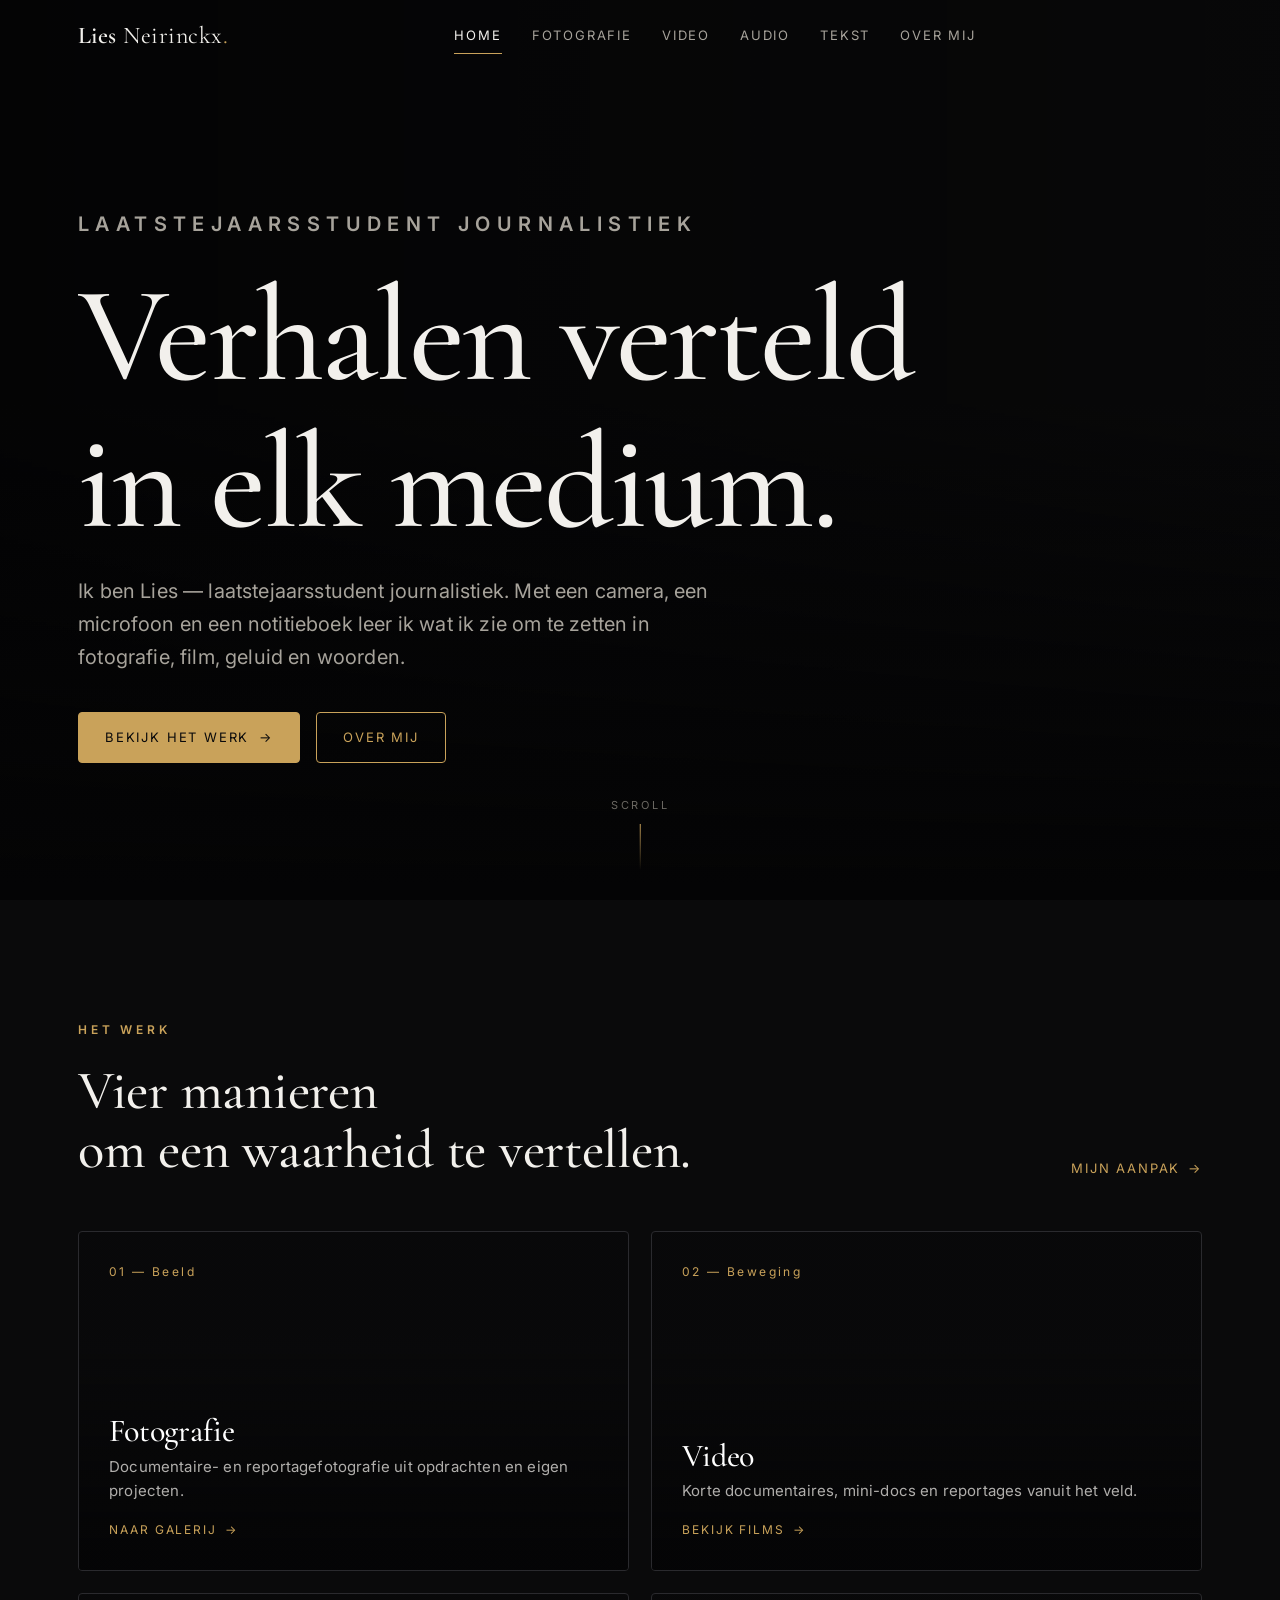
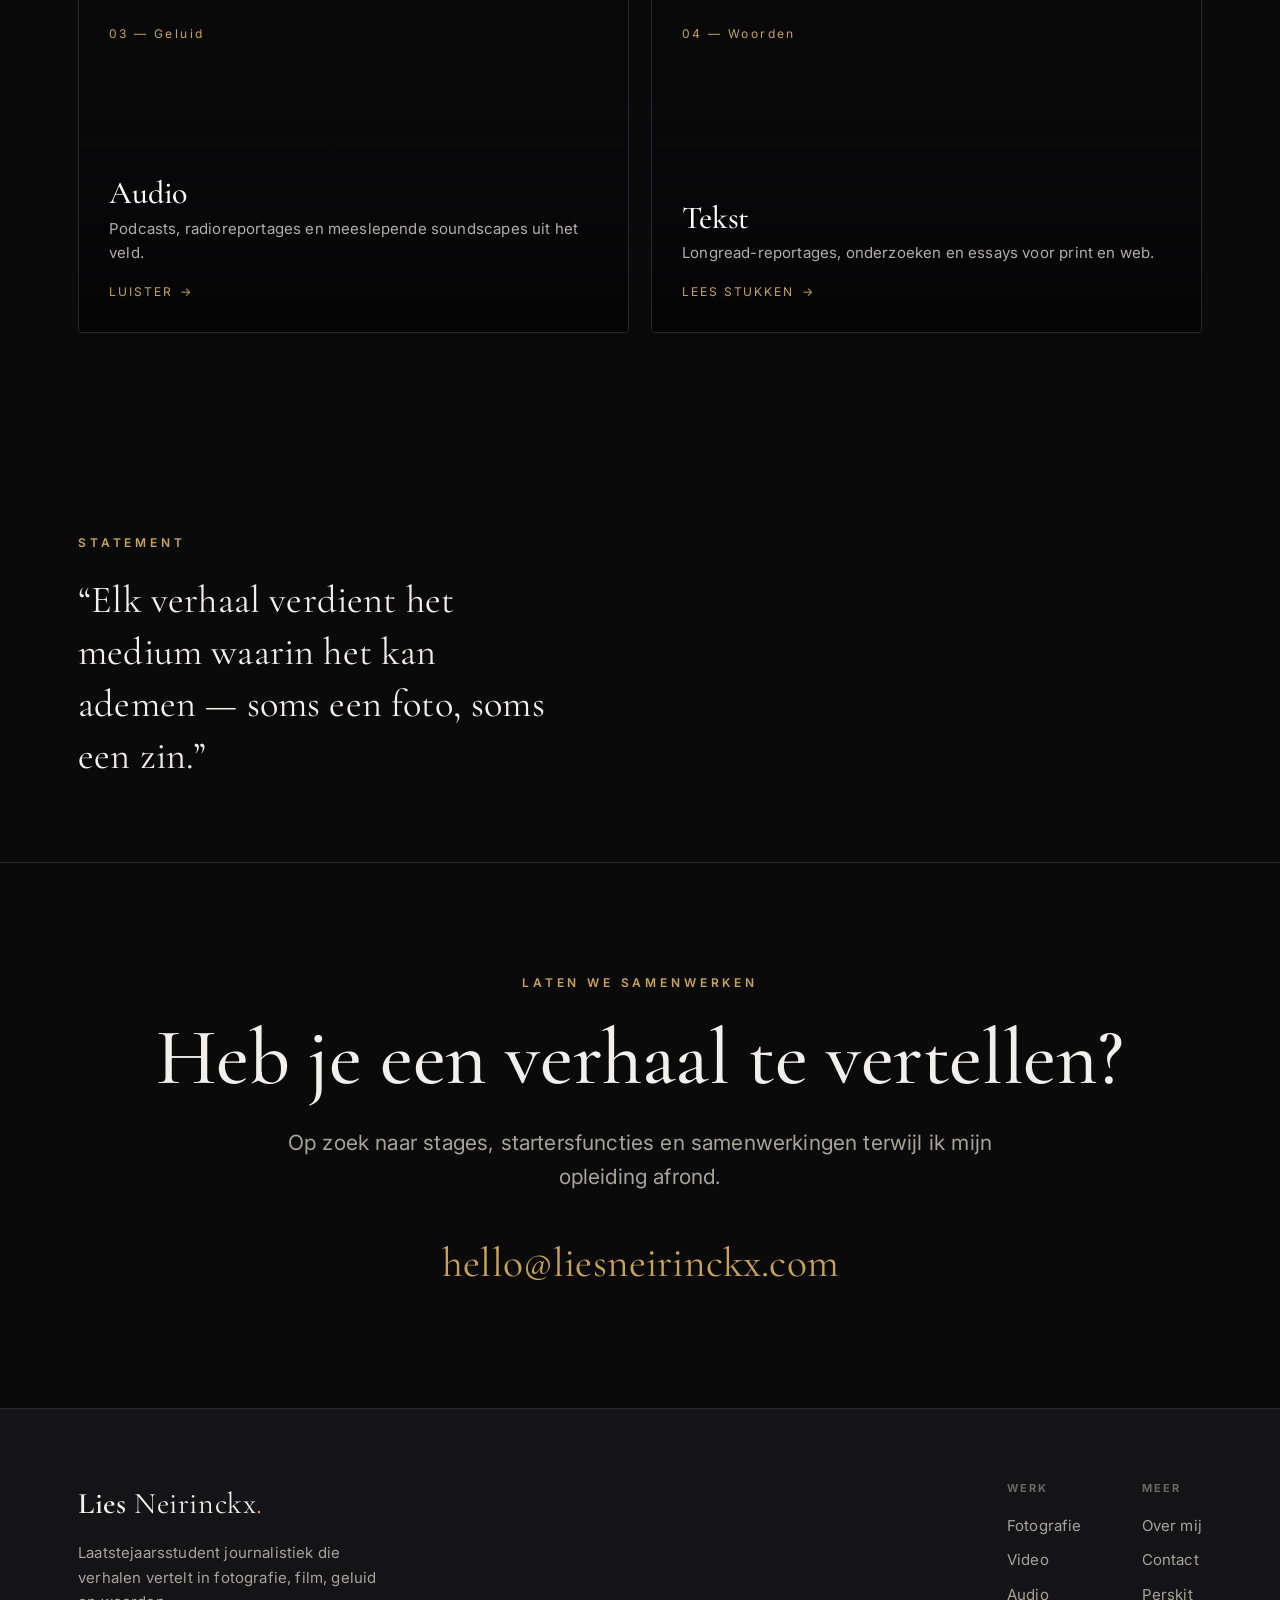
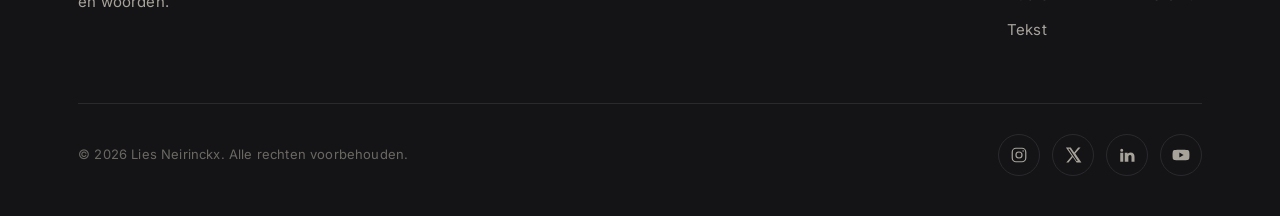
==== index.html @ c4c46279 "initial commit" ====
<!DOCTYPE html>
<html lang="nl">
<head>
  <meta charset="UTF-8" />
  <meta name="viewport" content="width=device-width, initial-scale=1.0" />
  <title>Lies Neirinckx — Student-journalist · Fotograaf · Verhalenverteller</title>
  <meta name="description" content="Het portfolio van Lies Neirinckx — laatstejaarsstudent journalistiek met werk in fotografie, video, audio en longread-teksten." />
  <link rel="preconnect" href="https://fonts.googleapis.com" />
  <link rel="preconnect" href="https://fonts.gstatic.com" crossorigin />
  <link href="https://fonts.googleapis.com/css2?family=Cormorant+Garamond:wght@400;500;600&family=Inter:wght@400;500;600&display=swap" rel="stylesheet" />
  <link rel="stylesheet" href="css/style.css" />
</head>
<body>
  <!-- ============ HEADER ============ -->
  <header class="site-header">
    <div class="wrap">
      <a class="brand" href="index.html"><b>Lies</b> Neirinckx<span class="dot">.</span></a>
      <nav class="nav" aria-label="Hoofdnavigatie">
        <a href="index.html" class="active">Home</a>
        <a href="photography.html">Fotografie</a>
        <a href="video.html">Video</a>
        <a href="audio.html">Audio</a>
        <a href="text.html">Tekst</a>
        <a href="about.html">Over mij</a>
      </nav>
      <div class="header-actions">
        <button class="nav-toggle" aria-label="Menu"><span></span></button>
      </div>
    </div>
  </header>

  <!-- ============ HERO ============ -->
  <section class="hero">
    <div class="hero__bg"></div>
    <div class="wrap hero__inner">
      <p class="eyebrow reveal">Laatstejaarsstudent journalistiek</p>
      <h1 class="reveal">
        <span class="line">Verhalen verteld</span>
        <span class="line">in elk medium.</span>
      </h1>
      <p class="reveal">Ik ben Lies — laatstejaarsstudent journalistiek. Met een camera, een microfoon en een notitieboek leer ik wat ik zie om te zetten in fotografie, film, geluid en woorden.</p>
      <div class="hero__cta reveal">
        <a href="photography.html" class="btn btn--solid">Bekijk het werk <span class="arrow">→</span></a>
        <a href="about.html" class="btn">Over mij</a>
      </div>
    </div>
    <a class="scroll-hint" href="#disciplines">Scroll</a>
  </section>

  <!-- ============ DISCIPLINES ============ -->
  <section class="section" id="disciplines">
    <div class="wrap">
      <div class="section-head reveal">
        <div>
          <p class="eyebrow">Het werk</p>
          <h2>Vier manieren<br>om een waarheid te vertellen.</h2>
        </div>
        <a href="about.html" class="link">Mijn aanpak <span class="arrow">→</span></a>
      </div>

      <div class="disciplines">
        <a class="dcard reveal" href="photography.html">
          <div class="dcard__img" style="background-image:url('https://picsum.photos/id/1018/900/700')"></div>
          <div class="dcard__body">
            <span class="dcard__num">01 — Beeld</span>
            <h3>Fotografie</h3>
            <p>Documentaire- en reportagefotografie uit opdrachten en eigen projecten.</p>
            <span class="go">Naar galerij <span class="arrow">→</span></span>
          </div>
        </a>

        <a class="dcard reveal" href="video.html">
          <div class="dcard__img" style="background-image:url('https://picsum.photos/id/1043/900/700')"></div>
          <div class="dcard__body">
            <span class="dcard__num">02 — Beweging</span>
            <h3>Video</h3>
            <p>Korte documentaires, mini-docs en reportages vanuit het veld.</p>
            <span class="go">Bekijk films <span class="arrow">→</span></span>
          </div>
        </a>

        <a class="dcard reveal" href="audio.html">
          <div class="dcard__img" style="background-image:url('https://picsum.photos/id/1082/900/700')"></div>
          <div class="dcard__body">
            <span class="dcard__num">03 — Geluid</span>
            <h3>Audio</h3>
            <p>Podcasts, radioreportages en meeslepende soundscapes uit het veld.</p>
            <span class="go">Luister <span class="arrow">→</span></span>
          </div>
        </a>

        <a class="dcard reveal" href="text.html">
          <div class="dcard__img" style="background-image:url('https://picsum.photos/id/24/900/700')"></div>
          <div class="dcard__body">
            <span class="dcard__num">04 — Woorden</span>
            <h3>Tekst</h3>
            <p>Longread-reportages, onderzoeken en essays voor print en web.</p>
            <span class="go">Lees stukken <span class="arrow">→</span></span>
          </div>
        </a>
      </div>
    </div>
  </section>

  <!-- ============ STATEMENT ============ -->
  <section class="section section--tight">
    <div class="wrap">
      <p class="eyebrow reveal">Statement</p>
      <p class="lead reveal" style="font-size:clamp(1.5rem,3.4vw,2.4rem); font-family:'Cormorant Garamond',serif; line-height:1.35; max-width:26ch; color:var(--text);">
        “Elk verhaal verdient het medium waarin het kan ademen — soms een foto, soms een zin.”
      </p>
    </div>
  </section>

  <!-- ============ CONTACT BAND ============ -->
  <section class="contact-band">
    <div class="wrap">
      <p class="eyebrow reveal">Laten we samenwerken</p>
      <h2 class="reveal">Heb je een verhaal te vertellen?</h2>
      <p class="lead reveal">Op zoek naar stages, startersfuncties en samenwerkingen terwijl ik mijn opleiding afrond.</p>
      <a class="mail-link reveal" href="mailto:hello@liesneirinckx.com">hello@liesneirinckx.com</a>
    </div>
  </section>

  <!-- ============ FOOTER ============ -->
  <footer class="site-footer">
    <div class="wrap">
      <div class="footer-grid">
        <div class="footer-brand">
          <div class="brand"><b>Lies</b> Neirinckx<span class="dot">.</span></div>
          <p>Laatstejaarsstudent journalistiek die verhalen vertelt in fotografie, film, geluid en woorden.</p>
        </div>
        <div class="footer-nav">
          <div class="footer-col">
            <h5>Werk</h5>
            <a href="photography.html">Fotografie</a>
            <a href="video.html">Video</a>
            <a href="audio.html">Audio</a>
            <a href="text.html">Tekst</a>
          </div>
          <div class="footer-col">
            <h5>Meer</h5>
            <a href="about.html">Over mij</a>
            <a href="mailto:hello@liesneirinckx.com">Contact</a>
            <a href="#">Perskit</a>
          </div>
        </div>
      </div>
      <div class="footer-bottom">
        <span>© <span data-year>2026</span> Lies Neirinckx. Alle rechten voorbehouden.</span>
        <div class="socials">
          <a href="#" aria-label="Instagram"><svg viewBox="0 0 24 24" fill="none" stroke="currentColor" stroke-width="1.6"><rect x="3" y="3" width="18" height="18" rx="5"/><circle cx="12" cy="12" r="4"/><circle cx="17.5" cy="6.5" r="1" fill="currentColor" stroke="none"/></svg></a>
          <a href="#" aria-label="X"><svg viewBox="0 0 24 24" fill="currentColor"><path d="M18.9 2H22l-7 8 8.2 12h-6.4l-5-7.3L6 22H3l7.5-8.6L2.5 2h6.5l4.6 6.7L18.9 2zm-2.2 18h1.7L7.4 3.8H5.6L16.7 20z"/></svg></a>
          <a href="#" aria-label="LinkedIn"><svg viewBox="0 0 24 24" fill="currentColor"><path d="M4.98 3.5a2 2 0 1 1 0 4 2 2 0 0 1 0-4zM3 9h4v12H3zM9 9h3.8v1.7h.05c.53-1 1.83-2.05 3.77-2.05C20.5 8.65 22 11 22 14.4V21h-4v-5.8c0-1.38-.02-3.16-1.93-3.16-1.94 0-2.24 1.5-2.24 3.06V21H9z"/></svg></a>
          <a href="#" aria-label="YouTube"><svg viewBox="0 0 24 24" fill="currentColor"><path d="M23 7.5a3 3 0 0 0-2.1-2.1C19 5 12 5 12 5s-7 0-8.9.4A3 3 0 0 0 1 7.5 31 31 0 0 0 .7 12 31 31 0 0 0 1 16.5a3 3 0 0 0 2.1 2.1C5 19 12 19 12 19s7 0 8.9-.4a3 3 0 0 0 2.1-2.1 31 31 0 0 0 .3-4.5 31 31 0 0 0-.3-4.5zM9.8 15.3V8.7l5.7 3.3z"/></svg></a>
        </div>
      </div>
    </div>
  </footer>

  <script src="js/main.js"></script>
</body>
</html>
---- css/style.css ----
/* ============================================================
   Portfolio — Dark / Cinematic
   Shared stylesheet for all pages
   ============================================================ */

/* ---------- Theme tokens ---------- */
:root {
  --bg: #0a0a0b;
  --bg-elev: #141417;
  --bg-elev-2: #1c1c20;
  --text: #f2f0ec;
  --text-dim: #a7a39b;
  --text-faint: #6b6862;
  --border: #2a2a2e;
  --accent: #c9a25a;        /* warm gold */
  --accent-soft: rgba(201, 162, 90, 0.14);
  --overlay: rgba(5, 5, 6, 0.62);
  --shadow: 0 20px 60px rgba(0, 0, 0, 0.55);
  --maxw: 1180px;
  --radius: 4px;
  --ease: cubic-bezier(0.22, 1, 0.36, 1);
  --header-h: 72px;
  color-scheme: dark;
}

/* ---------- Reset ---------- */
*,
*::before,
*::after { box-sizing: border-box; margin: 0; padding: 0; }

html { scroll-behavior: smooth; -webkit-text-size-adjust: 100%; }

body {
  background: var(--bg);
  color: var(--text);
  font-family: "Inter", -apple-system, BlinkMacSystemFont, "Segoe UI", Roboto, Helvetica, Arial, sans-serif;
  font-size: 17px;
  line-height: 1.65;
  letter-spacing: 0.01em;
  -webkit-font-smoothing: antialiased;
  text-rendering: optimizeLegibility;
  transition: background 0.5s var(--ease), color 0.5s var(--ease);
  overflow-x: hidden;
}

h1, h2, h3, h4 {
  font-family: "Cormorant Garamond", Georgia, "Times New Roman", serif;
  font-weight: 500;
  line-height: 1.08;
  letter-spacing: -0.005em;
}

a { color: inherit; text-decoration: none; }

img { display: block; max-width: 100%; }

::selection { background: var(--accent); color: #0a0a0b; }

/* ---------- Layout helpers ---------- */
.wrap {
  width: 100%;
  max-width: var(--maxw);
  margin: 0 auto;
  padding: 0 28px;
}

.section { padding: 120px 0; }
.section--tight { padding: 80px 0; }

.eyebrow {
  font-family: "Inter", sans-serif;
  font-size: 12px;
  font-weight: 600;
  letter-spacing: 0.32em;
  text-transform: uppercase;
  color: var(--accent);
  margin-bottom: 22px;
}

.lead {
  font-size: 21px;
  line-height: 1.6;
  color: var(--text-dim);
  max-width: 60ch;
}

.muted { color: var(--text-dim); }

/* ---------- Reveal on scroll ---------- */
.reveal {
  opacity: 0;
  transform: translateY(26px);
  transition: opacity 0.9s var(--ease), transform 0.9s var(--ease);
  will-change: opacity, transform;
}
.reveal.is-visible { opacity: 1; transform: none; }

@media (prefers-reduced-motion: reduce) {
  .reveal { opacity: 1; transform: none; transition: none; }
  html { scroll-behavior: auto; }
}

/* ============================================================
   Header / Navigation
   ============================================================ */
.site-header {
  position: fixed;
  top: 0; left: 0; right: 0;
  height: var(--header-h);
  display: flex;
  align-items: center;
  z-index: 100;
  transition: background 0.4s var(--ease), border-color 0.4s var(--ease);
  border-bottom: 1px solid transparent;
}
.site-header.is-scrolled {
  background: color-mix(in srgb, var(--bg) 82%, transparent);
  backdrop-filter: saturate(140%) blur(14px);
  -webkit-backdrop-filter: saturate(140%) blur(14px);
  border-bottom-color: var(--border);
}
.site-header .wrap {
  display: flex;
  align-items: center;
  justify-content: space-between;
  gap: 24px;
}
.brand {
  font-family: "Cormorant Garamond", serif;
  font-size: 24px;
  letter-spacing: 0.02em;
  white-space: nowrap;
}
.brand b { font-weight: 600; }
.brand .dot { color: var(--accent); }

.nav {
  display: flex;
  align-items: center;
  gap: 30px;
}
.nav a {
  font-size: 13px;
  letter-spacing: 0.14em;
  text-transform: uppercase;
  color: var(--text-dim);
  position: relative;
  padding: 6px 0;
  transition: color 0.3s var(--ease);
}
.nav a::after {
  content: "";
  position: absolute;
  left: 0; bottom: -2px;
  width: 0; height: 1px;
  background: var(--accent);
  transition: width 0.35s var(--ease);
}
.nav a:hover { color: var(--text); }
.nav a:hover::after,
.nav a.active::after { width: 100%; }
.nav a.active { color: var(--text); }

.header-actions { display: flex; align-items: center; gap: 14px; }

/* Mobile nav */
.nav-toggle {
  display: none;
  width: 40px; height: 40px;
  background: transparent;
  border: 1px solid var(--border);
  border-radius: var(--radius);
  cursor: pointer;
  color: var(--text);
}
.nav-toggle span,
.nav-toggle span::before,
.nav-toggle span::after {
  content: "";
  display: block;
  width: 18px; height: 1.5px;
  background: currentColor;
  margin: 0 auto;
  position: relative;
  transition: transform 0.3s var(--ease), opacity 0.3s var(--ease);
}
.nav-toggle span::before { position: absolute; top: -6px; }
.nav-toggle span::after { position: absolute; top: 6px; }

/* ============================================================
   Buttons
   ============================================================ */
.btn {
  display: inline-flex;
  align-items: center;
  gap: 10px;
  font-size: 13px;
  letter-spacing: 0.14em;
  text-transform: uppercase;
  padding: 14px 26px;
  border-radius: var(--radius);
  border: 1px solid var(--accent);
  color: var(--accent);
  background: transparent;
  cursor: pointer;
  transition: background 0.35s var(--ease), color 0.35s var(--ease), transform 0.2s var(--ease);
}
.btn:hover { background: var(--accent); color: #0a0a0b; }
.btn:active { transform: translateY(1px); }
.btn--solid { background: var(--accent); color: #0a0a0b; }
.btn--solid:hover { background: transparent; color: var(--accent); }
.btn .arrow { transition: transform 0.3s var(--ease); }
.btn:hover .arrow { transform: translateX(4px); }

/* ============================================================
   Hero (landing)
   ============================================================ */
.hero {
  position: relative;
  min-height: 100vh;
  display: flex;
  align-items: center;
  overflow: hidden;
}
.hero__bg {
  position: absolute;
  inset: 0;
  background-image: url("https://picsum.photos/id/1015/1920/1280");
  background-size: cover;
  background-position: center;
  transform: scale(1.05);
  filter: grayscale(0.3) contrast(1.05);
}
.hero__bg::after {
  content: "";
  position: absolute;
  inset: 0;
  background:
    linear-gradient(to top, var(--bg) 4%, transparent 55%),
    linear-gradient(to right, var(--overlay), rgba(5,5,6,0.25));
}
.hero__inner { position: relative; z-index: 2; padding-top: var(--header-h); }
.hero h1 {
  font-size: clamp(3.2rem, 11vw, 8.5rem);
  letter-spacing: -0.02em;
  margin: 8px 0 18px;
}
.hero h1 .line { display: block; overflow: hidden; }
.hero p { max-width: 50ch; font-size: 20px; color: var(--text-dim); }
.hero__cta { margin-top: 38px; display: flex; gap: 16px; flex-wrap: wrap; }

.scroll-hint {
  position: absolute;
  bottom: 30px; left: 50%;
  transform: translateX(-50%);
  z-index: 2;
  font-size: 11px;
  letter-spacing: 0.25em;
  text-transform: uppercase;
  color: var(--text-faint);
  display: flex;
  flex-direction: column;
  align-items: center;
  gap: 10px;
}
.scroll-hint::after {
  content: "";
  width: 1px; height: 46px;
  background: linear-gradient(var(--accent), transparent);
  animation: scroll-line 2.2s var(--ease) infinite;
}
@keyframes scroll-line {
  0% { transform: scaleY(0); transform-origin: top; }
  45% { transform: scaleY(1); transform-origin: top; }
  55% { transform: scaleY(1); transform-origin: bottom; }
  100% { transform: scaleY(0); transform-origin: bottom; }
}

/* ============================================================
   Page hero (interior pages)
   ============================================================ */
.page-hero {
  padding: calc(var(--header-h) + 90px) 0 30px;
  border-bottom: 1px solid var(--border);
}
.page-hero h1 {
  font-size: clamp(2.6rem, 7vw, 5.5rem);
  margin: 10px 0 18px;
}
.page-hero .lead { font-size: 20px; }
.page-meta {
  display: flex;
  gap: 28px;
  flex-wrap: wrap;
  margin-top: 30px;
  font-size: 13px;
  letter-spacing: 0.12em;
  text-transform: uppercase;
  color: var(--text-faint);
}
.page-meta b { color: var(--text); font-weight: 600; }

/* ============================================================
   Section heading block
   ============================================================ */
.section-head {
  display: flex;
  align-items: flex-end;
  justify-content: space-between;
  gap: 24px;
  margin-bottom: 52px;
}
.section-head h2 { font-size: clamp(2rem, 5vw, 3.4rem); }
.section-head .link {
  font-size: 13px;
  letter-spacing: 0.14em;
  text-transform: uppercase;
  color: var(--accent);
  white-space: nowrap;
  display: inline-flex;
  gap: 8px;
}
.section-head .link .arrow { transition: transform 0.3s var(--ease); }
.section-head .link:hover .arrow { transform: translateX(4px); }

/* ============================================================
   Discipline cards (landing)
   ============================================================ */
.disciplines { display: grid; grid-template-columns: repeat(2, 1fr); gap: 22px; }
.dcard {
  position: relative;
  display: block;
  overflow: hidden;
  border-radius: var(--radius);
  min-height: 340px;
  border: 1px solid var(--border);
  isolation: isolate;
}
.dcard__img {
  position: absolute; inset: 0;
  background-size: cover; background-position: center;
  transition: transform 1.1s var(--ease), filter 0.6s var(--ease);
  filter: grayscale(0.45) brightness(0.7);
}
.dcard:hover .dcard__img { transform: scale(1.07); filter: grayscale(0) brightness(0.85); }
.dcard::after {
  content: "";
  position: absolute; inset: 0;
  background: linear-gradient(to top, rgba(5,5,6,0.92) 8%, rgba(5,5,6,0.1) 70%);
  z-index: 1;
}
.dcard__body {
  position: relative;
  z-index: 2;
  height: 100%;
  display: flex;
  flex-direction: column;
  justify-content: flex-end;
  padding: 30px;
}
.dcard__num {
  font-size: 12px; letter-spacing: 0.2em; color: var(--accent);
  margin-bottom: auto;
}
.dcard h3 { font-size: 2rem; color: #fff; }
.dcard p { color: rgba(242,240,236,0.72); font-size: 15px; margin-top: 6px; }
.dcard .go {
  margin-top: 16px; font-size: 12px; letter-spacing: 0.16em; text-transform: uppercase;
  color: var(--accent); display: inline-flex; gap: 8px; align-items: center;
}
.dcard .go .arrow { transition: transform 0.3s var(--ease); }
.dcard:hover .go .arrow { transform: translateX(5px); }

/* ============================================================
   Photography — masonry grid
   ============================================================ */
.gallery {
  columns: 3;
  column-gap: 18px;
}
.gallery figure {
  break-inside: avoid;
  margin-bottom: 18px;
  position: relative;
  overflow: hidden;
  border-radius: var(--radius);
  cursor: zoom-in;
  background: var(--bg-elev);
}
.gallery img {
  width: 100%;
  transition: transform 0.9s var(--ease), filter 0.6s var(--ease);
  filter: grayscale(0.2);
}
.gallery figure:hover img { transform: scale(1.05); filter: grayscale(0); }
.gallery figcaption {
  position: absolute;
  left: 0; right: 0; bottom: 0;
  padding: 38px 18px 16px;
  font-size: 13px;
  color: #fff;
  background: linear-gradient(to top, rgba(5,5,6,0.9), transparent);
  opacity: 0;
  transform: translateY(8px);
  transition: opacity 0.4s var(--ease), transform 0.4s var(--ease);
}
.gallery figure:hover figcaption { opacity: 1; transform: none; }
.gallery figcaption span { display: block; color: var(--accent); font-size: 11px; letter-spacing: 0.14em; text-transform: uppercase; margin-bottom: 2px; }

/* Filter chips */
.filters {
  display: flex;
  flex-wrap: wrap;
  gap: 10px;
  margin-bottom: 40px;
}
.chip {
  font-size: 12px; letter-spacing: 0.12em; text-transform: uppercase;
  padding: 9px 18px;
  border: 1px solid var(--border);
  border-radius: 100px;
  background: transparent;
  color: var(--text-dim);
  cursor: pointer;
  transition: all 0.3s var(--ease);
}
.chip:hover { color: var(--text); border-color: var(--text-dim); }
.chip.active { background: var(--accent); border-color: var(--accent); color: #0a0a0b; }

/* ============================================================
   Lightbox
   ============================================================ */
.lightbox {
  position: fixed; inset: 0;
  z-index: 200;
  display: flex;
  align-items: center;
  justify-content: center;
  padding: 5vh 5vw;
  background: rgba(4,4,5,0.94);
  backdrop-filter: blur(6px);
  opacity: 0;
  visibility: hidden;
  transition: opacity 0.4s var(--ease), visibility 0.4s var(--ease);
}
.lightbox.open { opacity: 1; visibility: visible; }
.lightbox__media {
  max-width: 100%;
  max-height: 90vh;
  position: relative;
  transform: scale(0.96);
  transition: transform 0.45s var(--ease);
}
.lightbox.open .lightbox__media { transform: scale(1); }
.lightbox__media img {
  max-height: 90vh;
  width: auto;
  border-radius: var(--radius);
  box-shadow: var(--shadow);
}
.lightbox__media iframe {
  width: min(90vw, 1100px);
  aspect-ratio: 16/9;
  height: auto;
  border: 0;
  border-radius: var(--radius);
}
.lightbox__cap {
  text-align: center;
  margin-top: 16px;
  font-size: 14px;
  color: var(--text-dim);
}
.lightbox__cap span { color: var(--accent); }
.lb-btn {
  position: absolute;
  background: rgba(255,255,255,0.06);
  border: 1px solid rgba(255,255,255,0.16);
  color: #fff;
  width: 50px; height: 50px;
  border-radius: 50%;
  cursor: pointer;
  display: grid; place-items: center;
  transition: background 0.3s var(--ease);
  z-index: 2;
}
.lb-btn:hover { background: var(--accent); color: #0a0a0b; border-color: var(--accent); }
.lb-close { top: 22px; right: 22px; }
.lb-prev { left: 22px; top: 50%; transform: translateY(-50%); }
.lb-next { right: 22px; top: 50%; transform: translateY(-50%); }
.lb-btn svg { width: 20px; height: 20px; }

/* ============================================================
   Video grid
   ============================================================ */
.video-grid {
  display: grid;
  grid-template-columns: repeat(2, 1fr);
  gap: 26px;
}
.vcard {
  cursor: pointer;
  border-radius: var(--radius);
  overflow: hidden;
  border: 1px solid var(--border);
  background: var(--bg-elev);
  transition: border-color 0.4s var(--ease), transform 0.4s var(--ease);
}
.vcard:hover { border-color: var(--accent); transform: translateY(-4px); }
.vcard__thumb {
  position: relative;
  aspect-ratio: 16/9;
  overflow: hidden;
}
.vcard__thumb img { width: 100%; height: 100%; object-fit: cover; filter: grayscale(0.25) brightness(0.78); transition: transform 0.9s var(--ease), filter 0.5s var(--ease); }
.vcard:hover .vcard__thumb img { transform: scale(1.06); filter: grayscale(0) brightness(0.85); }
.vcard__play {
  position: absolute; inset: 0;
  display: grid; place-items: center;
}
.vcard__play span {
  width: 70px; height: 70px;
  border-radius: 50%;
  background: rgba(10,10,11,0.5);
  border: 1px solid rgba(255,255,255,0.4);
  display: grid; place-items: center;
  transition: background 0.3s var(--ease), transform 0.3s var(--ease);
}
.vcard:hover .vcard__play span { background: var(--accent); transform: scale(1.08); }
.vcard__play svg { width: 24px; height: 24px; fill: #fff; margin-left: 3px; }
.vcard:hover .vcard__play svg { fill: #0a0a0b; }
.vcard__dur {
  position: absolute; bottom: 12px; right: 12px;
  font-size: 12px; padding: 3px 9px;
  background: rgba(5,5,6,0.8); color: #fff; border-radius: 3px;
  letter-spacing: 0.05em;
}
.vcard__body { padding: 22px 24px 26px; }
.vcard__tag { font-size: 11px; letter-spacing: 0.16em; text-transform: uppercase; color: var(--accent); }
.vcard h3 { font-size: 1.5rem; margin: 8px 0 6px; }
.vcard p { font-size: 14px; color: var(--text-dim); }

/* ============================================================
   Audio list
   ============================================================ */
.audio-list { display: flex; flex-direction: column; gap: 22px; }
.acard {
  display: grid;
  grid-template-columns: 96px 1fr;
  gap: 24px;
  align-items: center;
  padding: 22px 26px;
  border: 1px solid var(--border);
  border-radius: var(--radius);
  background: var(--bg-elev);
  transition: border-color 0.4s var(--ease);
}
.acard:hover { border-color: var(--accent); }
.acard__art {
  width: 96px; height: 96px;
  border-radius: var(--radius);
  background-size: cover; background-position: center;
  position: relative;
  filter: grayscale(0.2);
}
.acard__art::after {
  content: ""; position: absolute; inset: 0;
  background: linear-gradient(140deg, transparent, rgba(201,162,90,0.18));
  border-radius: var(--radius);
}
.acard__main { min-width: 0; }
.acard__tag { font-size: 11px; letter-spacing: 0.16em; text-transform: uppercase; color: var(--accent); }
.acard h3 { font-size: 1.5rem; margin: 4px 0 4px; }
.acard p { font-size: 14px; color: var(--text-dim); margin-bottom: 14px; }
.acard audio { width: 100%; height: 38px; }
.acard audio::-webkit-media-controls-panel { background: var(--bg-elev-2); }

@media (max-width: 560px) {
  .acard { grid-template-columns: 1fr; }
  .acard__art { width: 100%; height: 160px; }
}

/* ============================================================
   Text / writing list
   ============================================================ */
.writing-list { border-top: 1px solid var(--border); }
.warticle {
  display: grid;
  grid-template-columns: 150px 1fr auto;
  gap: 32px;
  align-items: baseline;
  padding: 38px 0;
  border-bottom: 1px solid var(--border);
  transition: background 0.4s var(--ease), padding-left 0.4s var(--ease), padding-right 0.4s var(--ease);
}
.warticle:hover {
  background: var(--bg-elev);
  padding-left: 22px;
  padding-right: 22px;
}
.warticle__meta { font-size: 13px; color: var(--text-faint); letter-spacing: 0.04em; }
.warticle__meta b { display: block; color: var(--accent); font-weight: 600; font-size: 11px; letter-spacing: 0.16em; text-transform: uppercase; margin-bottom: 4px; }
.warticle__main h3 { font-size: 1.7rem; margin-bottom: 8px; transition: color 0.3s var(--ease); }
.warticle:hover .warticle__main h3 { color: var(--accent); }
.warticle__main p { font-size: 15px; color: var(--text-dim); max-width: 64ch; }
.warticle__go {
  align-self: center;
  width: 46px; height: 46px;
  border-radius: 50%;
  border: 1px solid var(--border);
  display: grid; place-items: center;
  color: var(--text-dim);
  transition: all 0.35s var(--ease);
  flex-shrink: 0;
}
.warticle:hover .warticle__go { background: var(--accent); border-color: var(--accent); color: #0a0a0b; }
.warticle__go svg { width: 18px; height: 18px; }

@media (max-width: 760px) {
  .warticle { grid-template-columns: 1fr; gap: 12px; }
  .warticle__go { display: none; }
}

/* ============================================================
   About page
   ============================================================ */
.about-grid {
  display: grid;
  grid-template-columns: 0.85fr 1.15fr;
  gap: 64px;
  align-items: start;
}
.about-portrait {
  position: relative;
  border-radius: var(--radius);
  overflow: hidden;
}
.about-portrait img { width: 100%; filter: grayscale(0.3); }
.about-portrait::after {
  content: "";
  position: absolute; inset: 0;
  border: 1px solid var(--border);
  border-radius: var(--radius);
}
.about-bio h2 { font-size: clamp(1.8rem, 4vw, 2.8rem); margin-bottom: 24px; }
.about-bio p { color: var(--text-dim); margin-bottom: 20px; }
.about-bio p strong { color: var(--text); font-weight: 600; }

.facts {
  display: grid;
  grid-template-columns: repeat(3, 1fr);
  gap: 22px;
  margin: 40px 0;
  padding: 30px 0;
  border-top: 1px solid var(--border);
  border-bottom: 1px solid var(--border);
}
.fact b {
  display: block;
  font-family: "Cormorant Garamond", serif;
  font-size: 2.6rem;
  color: var(--accent);
  line-height: 1;
}
.fact span { font-size: 13px; color: var(--text-dim); }

.skill-tags { display: flex; flex-wrap: wrap; gap: 10px; margin-top: 16px; }
.skill-tags span {
  font-size: 12px; letter-spacing: 0.08em;
  padding: 7px 15px;
  border: 1px solid var(--border);
  border-radius: 100px;
  color: var(--text-dim);
}

/* Timeline */
.timeline { margin-top: 18px; position: relative; }
.timeline::before {
  content: "";
  position: absolute;
  left: 7px; top: 6px; bottom: 6px;
  width: 1px;
  background: var(--border);
}
.titem { position: relative; padding: 0 0 34px 38px; }
.titem::before {
  content: "";
  position: absolute; left: 0; top: 6px;
  width: 15px; height: 15px;
  border-radius: 50%;
  background: var(--bg);
  border: 2px solid var(--accent);
}
.titem .year { font-size: 12px; letter-spacing: 0.14em; text-transform: uppercase; color: var(--accent); }
.titem h4 { font-family: "Inter", sans-serif; font-size: 17px; font-weight: 600; margin: 4px 0 2px; }
.titem p { font-size: 14px; color: var(--text-dim); }

@media (max-width: 860px) {
  .about-grid { grid-template-columns: 1fr; gap: 40px; }
  .about-portrait { max-width: 420px; }
}

/* ============================================================
   Contact band
   ============================================================ */
.contact-band {
  text-align: center;
  padding: 110px 0;
  border-top: 1px solid var(--border);
}
.contact-band h2 { font-size: clamp(2.4rem, 7vw, 5rem); margin-bottom: 24px; }
.contact-band .lead { margin: 0 auto 36px; text-align: center; }
.mail-link {
  display: inline-block;
  font-family: "Cormorant Garamond", serif;
  font-size: clamp(1.6rem, 5vw, 2.6rem);
  color: var(--accent);
  border-bottom: 1px solid transparent;
  transition: border-color 0.3s var(--ease);
}
.mail-link:hover { border-bottom-color: var(--accent); }

/* ============================================================
   Footer
   ============================================================ */
.site-footer {
  border-top: 1px solid var(--border);
  padding: 70px 0 40px;
  background: var(--bg-elev);
}
.footer-grid {
  display: flex;
  justify-content: space-between;
  align-items: flex-start;
  gap: 40px;
  flex-wrap: wrap;
  margin-bottom: 50px;
}
.footer-brand .brand { font-size: 30px; margin-bottom: 12px; }
.footer-brand p { color: var(--text-dim); max-width: 34ch; font-size: 15px; }
.footer-nav { display: flex; gap: 60px; flex-wrap: wrap; }
.footer-col h5 {
  font-family: "Inter", sans-serif;
  font-size: 11px; letter-spacing: 0.18em; text-transform: uppercase;
  color: var(--text-faint); margin-bottom: 16px;
}
.footer-col a { display: block; color: var(--text-dim); font-size: 15px; margin-bottom: 10px; transition: color 0.3s var(--ease); }
.footer-col a:hover { color: var(--accent); }

.socials { display: flex; gap: 12px; }
.socials a {
  width: 42px; height: 42px;
  border: 1px solid var(--border);
  border-radius: 50%;
  display: grid; place-items: center;
  color: var(--text-dim);
  transition: all 0.35s var(--ease);
}
.socials a:hover { color: #0a0a0b; background: var(--accent); border-color: var(--accent); transform: translateY(-3px); }
.socials svg { width: 18px; height: 18px; }

.footer-bottom {
  display: flex;
  justify-content: space-between;
  align-items: center;
  gap: 20px;
  flex-wrap: wrap;
  padding-top: 30px;
  border-top: 1px solid var(--border);
  font-size: 13px;
  color: var(--text-faint);
}

/* ============================================================
   Responsive
   ============================================================ */
@media (max-width: 980px) {
  .gallery { columns: 2; }
}

@media (max-width: 820px) {
  .nav {
    position: fixed;
    top: var(--header-h); left: 0; right: 0;
    flex-direction: column;
    align-items: flex-start;
    gap: 0;
    background: var(--bg-elev);
    border-bottom: 1px solid var(--border);
    padding: 10px 28px 24px;
    transform: translateY(-120%);
    transition: transform 0.45s var(--ease);
    z-index: 90;
  }
  .nav.open { transform: translateY(0); }
  .nav a { padding: 14px 0; width: 100%; font-size: 15px; border-bottom: 1px solid var(--border); }
  .nav a::after { display: none; }
  .nav-toggle { display: block; }
  .disciplines { grid-template-columns: 1fr; }
  .video-grid { grid-template-columns: 1fr; }
  .section { padding: 84px 0; }
}

@media (max-width: 600px) {
  body { font-size: 16px; }
  .wrap { padding: 0 20px; }
  .gallery { columns: 1; }
  .section-head { flex-direction: column; align-items: flex-start; }
  .facts { grid-template-columns: 1fr; text-align: center; }
}
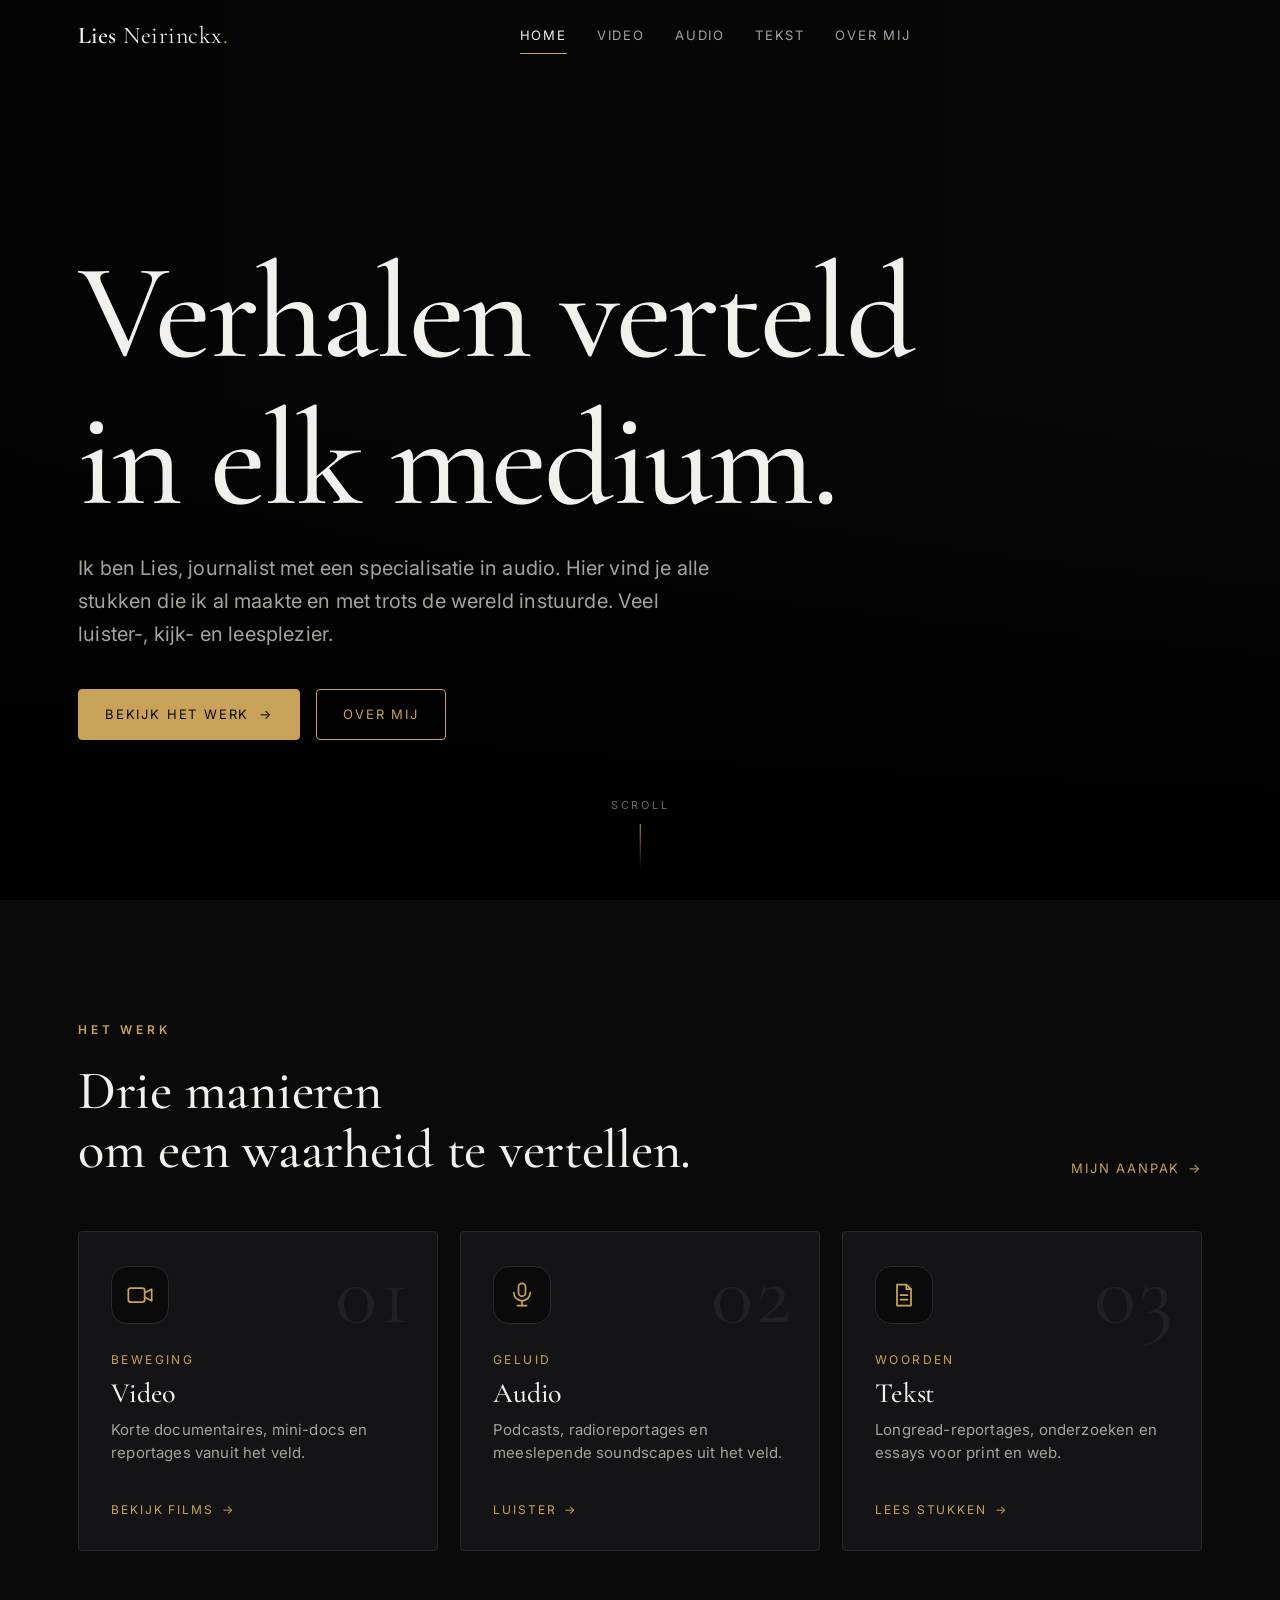
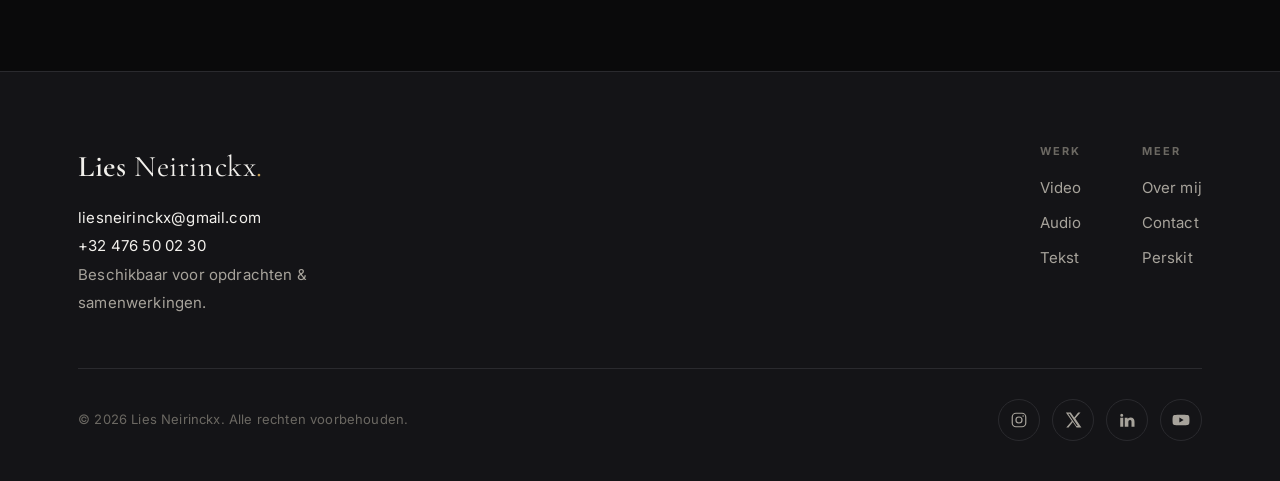
==== commit 7771b99d: "added content" ====
--- a/index.html
+++ b/index.html
@@ -3,8 +3,8 @@
 <head>
   <meta charset="UTF-8" />
   <meta name="viewport" content="width=device-width, initial-scale=1.0" />
-  <title>Lies Neirinckx — Student-journalist · Fotograaf · Verhalenverteller</title>
-  <meta name="description" content="Het portfolio van Lies Neirinckx — laatstejaarsstudent journalistiek met werk in fotografie, video, audio en longread-teksten." />
+  <title>Lies Neirinckx — Journalist · Audio · Verhalenverteller</title>
+  <meta name="description" content="Het portfolio van Lies Neirinckx — journalist met een specialisatie in audio, en werk in video en longread-teksten." />
   <link rel="preconnect" href="https://fonts.googleapis.com" />
   <link rel="preconnect" href="https://fonts.gstatic.com" crossorigin />
   <link href="https://fonts.googleapis.com/css2?family=Cormorant+Garamond:wght@400;500;600&family=Inter:wght@400;500;600&display=swap" rel="stylesheet" />
@@ -17,7 +17,6 @@
       <a class="brand" href="index.html"><b>Lies</b> Neirinckx<span class="dot">.</span></a>
       <nav class="nav" aria-label="Hoofdnavigatie">
         <a href="index.html" class="active">Home</a>
-        <a href="photography.html">Fotografie</a>
         <a href="video.html">Video</a>
         <a href="audio.html">Audio</a>
         <a href="text.html">Tekst</a>
@@ -33,14 +32,13 @@
   <section class="hero">
     <div class="hero__bg"></div>
     <div class="wrap hero__inner">
-      <p class="eyebrow reveal">Laatstejaarsstudent journalistiek</p>
       <h1 class="reveal">
         <span class="line">Verhalen verteld</span>
         <span class="line">in elk medium.</span>
       </h1>
-      <p class="reveal">Ik ben Lies — laatstejaarsstudent journalistiek. Met een camera, een microfoon en een notitieboek leer ik wat ik zie om te zetten in fotografie, film, geluid en woorden.</p>
+      <p class="reveal">Ik ben Lies, journalist met een specialisatie in audio. Hier vind je alle stukken die ik al maakte en met trots de wereld instuurde. Veel luister-, kijk- en leesplezier.</p>
       <div class="hero__cta reveal">
-        <a href="photography.html" class="btn btn--solid">Bekijk het werk <span class="arrow">→</span></a>
+        <a href="#disciplines" class="btn btn--solid">Bekijk het werk <span class="arrow">→</span></a>
         <a href="about.html" class="btn">Over mij</a>
       </div>
     </div>
@@ -53,72 +51,43 @@
       <div class="section-head reveal">
         <div>
           <p class="eyebrow">Het werk</p>
-          <h2>Vier manieren<br>om een waarheid te vertellen.</h2>
+          <h2>Drie manieren<br>om een waarheid te vertellen.</h2>
         </div>
         <a href="about.html" class="link">Mijn aanpak <span class="arrow">→</span></a>
       </div>
 
       <div class="disciplines">
-        <a class="dcard reveal" href="photography.html">
-          <div class="dcard__img" style="background-image:url('https://picsum.photos/id/1018/900/700')"></div>
-          <div class="dcard__body">
-            <span class="dcard__num">01 — Beeld</span>
-            <h3>Fotografie</h3>
-            <p>Documentaire- en reportagefotografie uit opdrachten en eigen projecten.</p>
-            <span class="go">Naar galerij <span class="arrow">→</span></span>
-          </div>
-        </a>
 
         <a class="dcard reveal" href="video.html">
-          <div class="dcard__img" style="background-image:url('https://picsum.photos/id/1043/900/700')"></div>
-          <div class="dcard__body">
-            <span class="dcard__num">02 — Beweging</span>
-            <h3>Video</h3>
-            <p>Korte documentaires, mini-docs en reportages vanuit het veld.</p>
-            <span class="go">Bekijk films <span class="arrow">→</span></span>
-          </div>
+          <span class="dcard__icon" aria-hidden="true">
+            <svg viewBox="0 0 24 24" fill="none" stroke="currentColor" stroke-width="1.5" stroke-linecap="round" stroke-linejoin="round"><rect x="2" y="6" width="14" height="12" rx="2"/><path d="m16 10 6-3v10l-6-3"/></svg>
+          </span>
+          <span class="dcard__num" data-index="01">Beweging</span>
+          <h3>Video</h3>
+          <p>Korte documentaires, mini-docs en reportages vanuit het veld.</p>
+          <span class="go">Bekijk films <span class="arrow">→</span></span>
         </a>
 
         <a class="dcard reveal" href="audio.html">
-          <div class="dcard__img" style="background-image:url('https://picsum.photos/id/1082/900/700')"></div>
-          <div class="dcard__body">
-            <span class="dcard__num">03 — Geluid</span>
-            <h3>Audio</h3>
-            <p>Podcasts, radioreportages en meeslepende soundscapes uit het veld.</p>
-            <span class="go">Luister <span class="arrow">→</span></span>
-          </div>
+          <span class="dcard__icon" aria-hidden="true">
+            <svg viewBox="0 0 24 24" fill="none" stroke="currentColor" stroke-width="1.5" stroke-linecap="round" stroke-linejoin="round"><rect x="9" y="2" width="6" height="11" rx="3"/><path d="M5 10a7 7 0 0 0 14 0"/><line x1="12" y1="17" x2="12" y2="21"/><line x1="8" y1="21" x2="16" y2="21"/></svg>
+          </span>
+          <span class="dcard__num" data-index="02">Geluid</span>
+          <h3>Audio</h3>
+          <p>Podcasts, radioreportages en meeslepende soundscapes uit het veld.</p>
+          <span class="go">Luister <span class="arrow">→</span></span>
         </a>
 
         <a class="dcard reveal" href="text.html">
-          <div class="dcard__img" style="background-image:url('https://picsum.photos/id/24/900/700')"></div>
-          <div class="dcard__body">
-            <span class="dcard__num">04 — Woorden</span>
-            <h3>Tekst</h3>
-            <p>Longread-reportages, onderzoeken en essays voor print en web.</p>
-            <span class="go">Lees stukken <span class="arrow">→</span></span>
-          </div>
+          <span class="dcard__icon" aria-hidden="true">
+            <svg viewBox="0 0 24 24" fill="none" stroke="currentColor" stroke-width="1.5" stroke-linecap="round" stroke-linejoin="round"><path d="M6 3h8l4 4v14H6z"/><path d="M14 3v4h4"/><line x1="9" y1="12" x2="15" y2="12"/><line x1="9" y1="16" x2="15" y2="16"/></svg>
+          </span>
+          <span class="dcard__num" data-index="03">Woorden</span>
+          <h3>Tekst</h3>
+          <p>Longread-reportages, onderzoeken en essays voor print en web.</p>
+          <span class="go">Lees stukken <span class="arrow">→</span></span>
         </a>
       </div>
-    </div>
-  </section>
-
-  <!-- ============ STATEMENT ============ -->
-  <section class="section section--tight">
-    <div class="wrap">
-      <p class="eyebrow reveal">Statement</p>
-      <p class="lead reveal" style="font-size:clamp(1.5rem,3.4vw,2.4rem); font-family:'Cormorant Garamond',serif; line-height:1.35; max-width:26ch; color:var(--text);">
-        “Elk verhaal verdient het medium waarin het kan ademen — soms een foto, soms een zin.”
-      </p>
-    </div>
-  </section>
-
-  <!-- ============ CONTACT BAND ============ -->
-  <section class="contact-band">
-    <div class="wrap">
-      <p class="eyebrow reveal">Laten we samenwerken</p>
-      <h2 class="reveal">Heb je een verhaal te vertellen?</h2>
-      <p class="lead reveal">Op zoek naar stages, startersfuncties en samenwerkingen terwijl ik mijn opleiding afrond.</p>
-      <a class="mail-link reveal" href="mailto:hello@liesneirinckx.com">hello@liesneirinckx.com</a>
     </div>
   </section>
 
@@ -128,12 +97,15 @@
       <div class="footer-grid">
         <div class="footer-brand">
           <div class="brand"><b>Lies</b> Neirinckx<span class="dot">.</span></div>
-          <p>Laatstejaarsstudent journalistiek die verhalen vertelt in fotografie, film, geluid en woorden.</p>
+          <p class="footer-contact">
+            <a href="mailto:liesneirinckx@gmail.com">liesneirinckx@gmail.com</a><br>
+            <a href="tel:+32476500230">+32 476 50 02 30</a><br>
+            Beschikbaar voor opdrachten &amp; samenwerkingen.
+          </p>
         </div>
         <div class="footer-nav">
           <div class="footer-col">
             <h5>Werk</h5>
-            <a href="photography.html">Fotografie</a>
             <a href="video.html">Video</a>
             <a href="audio.html">Audio</a>
             <a href="text.html">Tekst</a>
@@ -141,7 +113,7 @@
           <div class="footer-col">
             <h5>Meer</h5>
             <a href="about.html">Over mij</a>
-            <a href="mailto:hello@liesneirinckx.com">Contact</a>
+            <a href="mailto:liesneirinckx@gmail.com">Contact</a>
             <a href="#">Perskit</a>
           </div>
         </div>
--- a/css/style.css
+++ b/css/style.css
@@ -13,7 +13,8 @@
   --text-faint: #6b6862;
   --border: #2a2a2e;
   --accent: #c9a25a;        /* warm gold */
-  --accent-soft: rgba(201, 162, 90, 0.14);
+  --accent-soft: rgba(201, 162, 90, 0.18);
+  --on-accent: #0a0a0b;     /* text/icons on accent backgrounds */
   --overlay: rgba(5, 5, 6, 0.62);
   --shadow: 0 20px 60px rgba(0, 0, 0, 0.55);
   --maxw: 1180px;
@@ -54,7 +55,7 @@
 
 img { display: block; max-width: 100%; }
 
-::selection { background: var(--accent); color: #0a0a0b; }
+::selection { background: var(--accent); color: var(--on-accent); }
 
 /* ---------- Layout helpers ---------- */
 .wrap {
@@ -205,9 +206,9 @@
   cursor: pointer;
   transition: background 0.35s var(--ease), color 0.35s var(--ease), transform 0.2s var(--ease);
 }
-.btn:hover { background: var(--accent); color: #0a0a0b; }
+.btn:hover { background: var(--accent); color: var(--on-accent); }
 .btn:active { transform: translateY(1px); }
-.btn--solid { background: var(--accent); color: #0a0a0b; }
+.btn--solid { background: var(--accent); color: var(--on-accent); }
 .btn--solid:hover { background: transparent; color: var(--accent); }
 .btn .arrow { transition: transform 0.3s var(--ease); }
 .btn:hover .arrow { transform: translateX(4px); }
@@ -225,11 +226,11 @@
 .hero__bg {
   position: absolute;
   inset: 0;
-  background-image: url("https://picsum.photos/id/1015/1920/1280");
+  background-image: url("../jas-min-hYaAxItJGoM-unsplash.jpg");
   background-size: cover;
   background-position: center;
   transform: scale(1.05);
-  filter: grayscale(0.3) contrast(1.05);
+  filter: grayscale(0.45) brightness(0.4) contrast(1.05);
 }
 .hero__bg::after {
   content: "";
@@ -326,46 +327,53 @@
 /* ============================================================
    Discipline cards (landing)
    ============================================================ */
-.disciplines { display: grid; grid-template-columns: repeat(2, 1fr); gap: 22px; }
+.disciplines { display: grid; grid-template-columns: repeat(3, 1fr); gap: 22px; }
 .dcard {
   position: relative;
-  display: block;
+  display: flex;
+  flex-direction: column;
+  align-items: flex-start;
+  min-height: 320px;
+  padding: 34px 32px 30px;
+  border-radius: var(--radius);
+  border: 1px solid var(--border);
+  background: var(--bg-elev);
   overflow: hidden;
-  border-radius: var(--radius);
-  min-height: 340px;
-  border: 1px solid var(--border);
-  isolation: isolate;
-}
-.dcard__img {
-  position: absolute; inset: 0;
-  background-size: cover; background-position: center;
-  transition: transform 1.1s var(--ease), filter 0.6s var(--ease);
-  filter: grayscale(0.45) brightness(0.7);
-}
-.dcard:hover .dcard__img { transform: scale(1.07); filter: grayscale(0) brightness(0.85); }
-.dcard::after {
-  content: "";
-  position: absolute; inset: 0;
-  background: linear-gradient(to top, rgba(5,5,6,0.92) 8%, rgba(5,5,6,0.1) 70%);
-  z-index: 1;
-}
-.dcard__body {
-  position: relative;
-  z-index: 2;
-  height: 100%;
-  display: flex;
-  flex-direction: column;
-  justify-content: flex-end;
-  padding: 30px;
-}
+  transition: transform 0.4s var(--ease), border-color 0.4s var(--ease), background 0.4s var(--ease);
+}
+.dcard:hover { transform: translateY(-6px); border-color: var(--accent); background: var(--bg-elev-2); }
+/* large faint watermark number */
+.dcard__num::before {
+  content: attr(data-index);
+  position: absolute;
+  top: 18px; right: 26px;
+  font-family: "Cormorant Garamond", serif;
+  font-size: 5.5rem;
+  line-height: 1;
+  color: var(--text);
+  opacity: 0.06;
+  pointer-events: none;
+}
+.dcard__icon {
+  width: 58px; height: 58px;
+  display: grid; place-items: center;
+  border-radius: 16px;
+  border: 1px solid var(--border);
+  background: var(--bg);
+  color: var(--accent);
+  margin-bottom: 26px;
+  transition: background 0.4s var(--ease), color 0.4s var(--ease), border-color 0.4s var(--ease), transform 0.4s var(--ease);
+}
+.dcard__icon svg { width: 28px; height: 28px; }
+.dcard:hover .dcard__icon { background: var(--accent); color: var(--on-accent); border-color: var(--accent); transform: scale(1.06); }
 .dcard__num {
-  font-size: 12px; letter-spacing: 0.2em; color: var(--accent);
-  margin-bottom: auto;
-}
-.dcard h3 { font-size: 2rem; color: #fff; }
-.dcard p { color: rgba(242,240,236,0.72); font-size: 15px; margin-top: 6px; }
+  font-size: 12px; letter-spacing: 0.2em; text-transform: uppercase; color: var(--accent);
+}
+.dcard h3 { font-size: 1.75rem; color: var(--text); margin-top: 8px; align-self: stretch; }
+.dcard p { color: var(--text-dim); font-size: 15px; line-height: 1.55; margin-top: 10px; align-self: stretch; }
 .dcard .go {
-  margin-top: 16px; font-size: 12px; letter-spacing: 0.16em; text-transform: uppercase;
+  margin-top: auto; padding-top: 24px;
+  font-size: 12px; letter-spacing: 0.16em; text-transform: uppercase;
   color: var(--accent); display: inline-flex; gap: 8px; align-items: center;
 }
 .dcard .go .arrow { transition: transform 0.3s var(--ease); }
@@ -425,7 +433,7 @@
   transition: all 0.3s var(--ease);
 }
 .chip:hover { color: var(--text); border-color: var(--text-dim); }
-.chip.active { background: var(--accent); border-color: var(--accent); color: #0a0a0b; }
+.chip.active { background: var(--accent); border-color: var(--accent); color: var(--on-accent); }
 
 /* ============================================================
    Lightbox
@@ -464,6 +472,12 @@
   height: auto;
   border: 0;
   border-radius: var(--radius);
+}
+.lightbox__media iframe.is-portrait {
+  width: auto;
+  height: min(86vh, 880px);
+  aspect-ratio: 9/16;
+  background: #000;
 }
 .lightbox__cap {
   text-align: center;
@@ -484,7 +498,7 @@
   transition: background 0.3s var(--ease);
   z-index: 2;
 }
-.lb-btn:hover { background: var(--accent); color: #0a0a0b; border-color: var(--accent); }
+.lb-btn:hover { background: var(--accent); color: var(--on-accent); border-color: var(--accent); }
 .lb-close { top: 22px; right: 22px; }
 .lb-prev { left: 22px; top: 50%; transform: translateY(-50%); }
 .lb-next { right: 22px; top: 50%; transform: translateY(-50%); }
@@ -495,7 +509,8 @@
    ============================================================ */
 .video-grid {
   display: grid;
-  grid-template-columns: repeat(2, 1fr);
+  grid-template-columns: repeat(auto-fit, minmax(300px, 460px));
+  justify-content: center;
   gap: 26px;
 }
 .vcard {
@@ -528,13 +543,35 @@
 }
 .vcard:hover .vcard__play span { background: var(--accent); transform: scale(1.08); }
 .vcard__play svg { width: 24px; height: 24px; fill: #fff; margin-left: 3px; }
-.vcard:hover .vcard__play svg { fill: #0a0a0b; }
+.vcard:hover .vcard__play svg { fill: var(--on-accent); }
 .vcard__dur {
   position: absolute; bottom: 12px; right: 12px;
   font-size: 12px; padding: 3px 9px;
   background: rgba(5,5,6,0.8); color: #fff; border-radius: 3px;
   letter-spacing: 0.05em;
 }
+/* Branded poster for embeds without a usable thumbnail (e.g. Instagram) */
+.vcard__poster {
+  position: absolute; inset: 0;
+}
+.vcard__poster--ig {
+  background: linear-gradient(135deg, #feda75 0%, #fa7e1e 25%, #d62976 50%, #962fbf 75%, #4f5bd5 100%);
+}
+.vcard__poster--ig::after {
+  content: ""; position: absolute; inset: 0;
+  background: rgba(5,5,6,0.28);
+  transition: background 0.4s var(--ease);
+}
+.vcard:hover .vcard__poster--ig::after { background: rgba(5,5,6,0.12); }
+.vcard__badge {
+  position: absolute; top: 12px; left: 12px; z-index: 2;
+  display: inline-flex; align-items: center; gap: 7px;
+  font-size: 11px; letter-spacing: 0.08em; text-transform: uppercase;
+  padding: 5px 10px; border-radius: 999px;
+  background: rgba(5,5,6,0.55); color: #fff;
+  backdrop-filter: blur(2px);
+}
+.vcard__badge svg { width: 14px; height: 14px; }
 .vcard__body { padding: 22px 24px 26px; }
 .vcard__tag { font-size: 11px; letter-spacing: 0.16em; text-transform: uppercase; color: var(--accent); }
 .vcard h3 { font-size: 1.5rem; margin: 8px 0 6px; }
@@ -565,7 +602,7 @@
 }
 .acard__art::after {
   content: ""; position: absolute; inset: 0;
-  background: linear-gradient(140deg, transparent, rgba(201,162,90,0.18));
+  background: linear-gradient(140deg, transparent, rgba(143,45,86,0.18));
   border-radius: var(--radius);
 }
 .acard__main { min-width: 0; }
@@ -573,6 +610,7 @@
 .acard h3 { font-size: 1.5rem; margin: 4px 0 4px; }
 .acard p { font-size: 14px; color: var(--text-dim); margin-bottom: 14px; }
 .acard audio { width: 100%; height: 38px; }
+.acard iframe { width: 100%; display: block; border: 0; border-radius: 8px; }
 .acard audio::-webkit-media-controls-panel { background: var(--bg-elev-2); }
 
 @media (max-width: 560px) {
@@ -613,8 +651,44 @@
   transition: all 0.35s var(--ease);
   flex-shrink: 0;
 }
-.warticle:hover .warticle__go { background: var(--accent); border-color: var(--accent); color: #0a0a0b; }
+.warticle:hover .warticle__go { background: var(--accent); border-color: var(--accent); color: var(--on-accent); }
 .warticle__go svg { width: 18px; height: 18px; }
+
+/* ============================================================
+   Article / reading view (single text piece)
+   ============================================================ */
+.article { max-width: 70ch; margin: 0 auto; }
+.article > * + * { margin-top: 1.4em; }
+.article p {
+  font-size: 1.18rem;
+  line-height: 1.8;
+  color: var(--text-dim);
+}
+.article p:first-of-type::first-letter {
+  float: left;
+  font-family: "Cormorant Garamond", serif;
+  font-size: 3.6em;
+  line-height: 0.82;
+  padding: 6px 14px 0 0;
+  color: var(--accent);
+}
+.article h2 { font-size: 2rem; color: var(--text); margin-top: 2em; }
+.article blockquote {
+  border-left: 2px solid var(--accent);
+  padding-left: 22px;
+  font-family: "Cormorant Garamond", serif;
+  font-size: 1.6rem;
+  line-height: 1.4;
+  color: var(--text);
+}
+.back-link {
+  display: inline-flex; align-items: center; gap: 8px;
+  font-size: 13px; letter-spacing: 0.12em; text-transform: uppercase;
+  color: var(--text-dim); margin-bottom: 40px;
+  transition: color 0.3s var(--ease);
+}
+.back-link:hover { color: var(--accent); }
+.back-link svg { width: 16px; height: 16px; }
 
 @media (max-width: 760px) {
   .warticle { grid-template-columns: 1fr; gap: 12px; }
@@ -738,6 +812,9 @@
 }
 .footer-brand .brand { font-size: 30px; margin-bottom: 12px; }
 .footer-brand p { color: var(--text-dim); max-width: 34ch; font-size: 15px; }
+.footer-contact { line-height: 1.9; }
+.footer-contact a { color: var(--text); transition: color 0.3s var(--ease); }
+.footer-contact a:hover { color: var(--accent); }
 .footer-nav { display: flex; gap: 60px; flex-wrap: wrap; }
 .footer-col h5 {
   font-family: "Inter", sans-serif;
@@ -756,7 +833,7 @@
   color: var(--text-dim);
   transition: all 0.35s var(--ease);
 }
-.socials a:hover { color: #0a0a0b; background: var(--accent); border-color: var(--accent); transform: translateY(-3px); }
+.socials a:hover { color: var(--on-accent); background: var(--accent); border-color: var(--accent); transform: translateY(-3px); }
 .socials svg { width: 18px; height: 18px; }
 
 .footer-bottom {
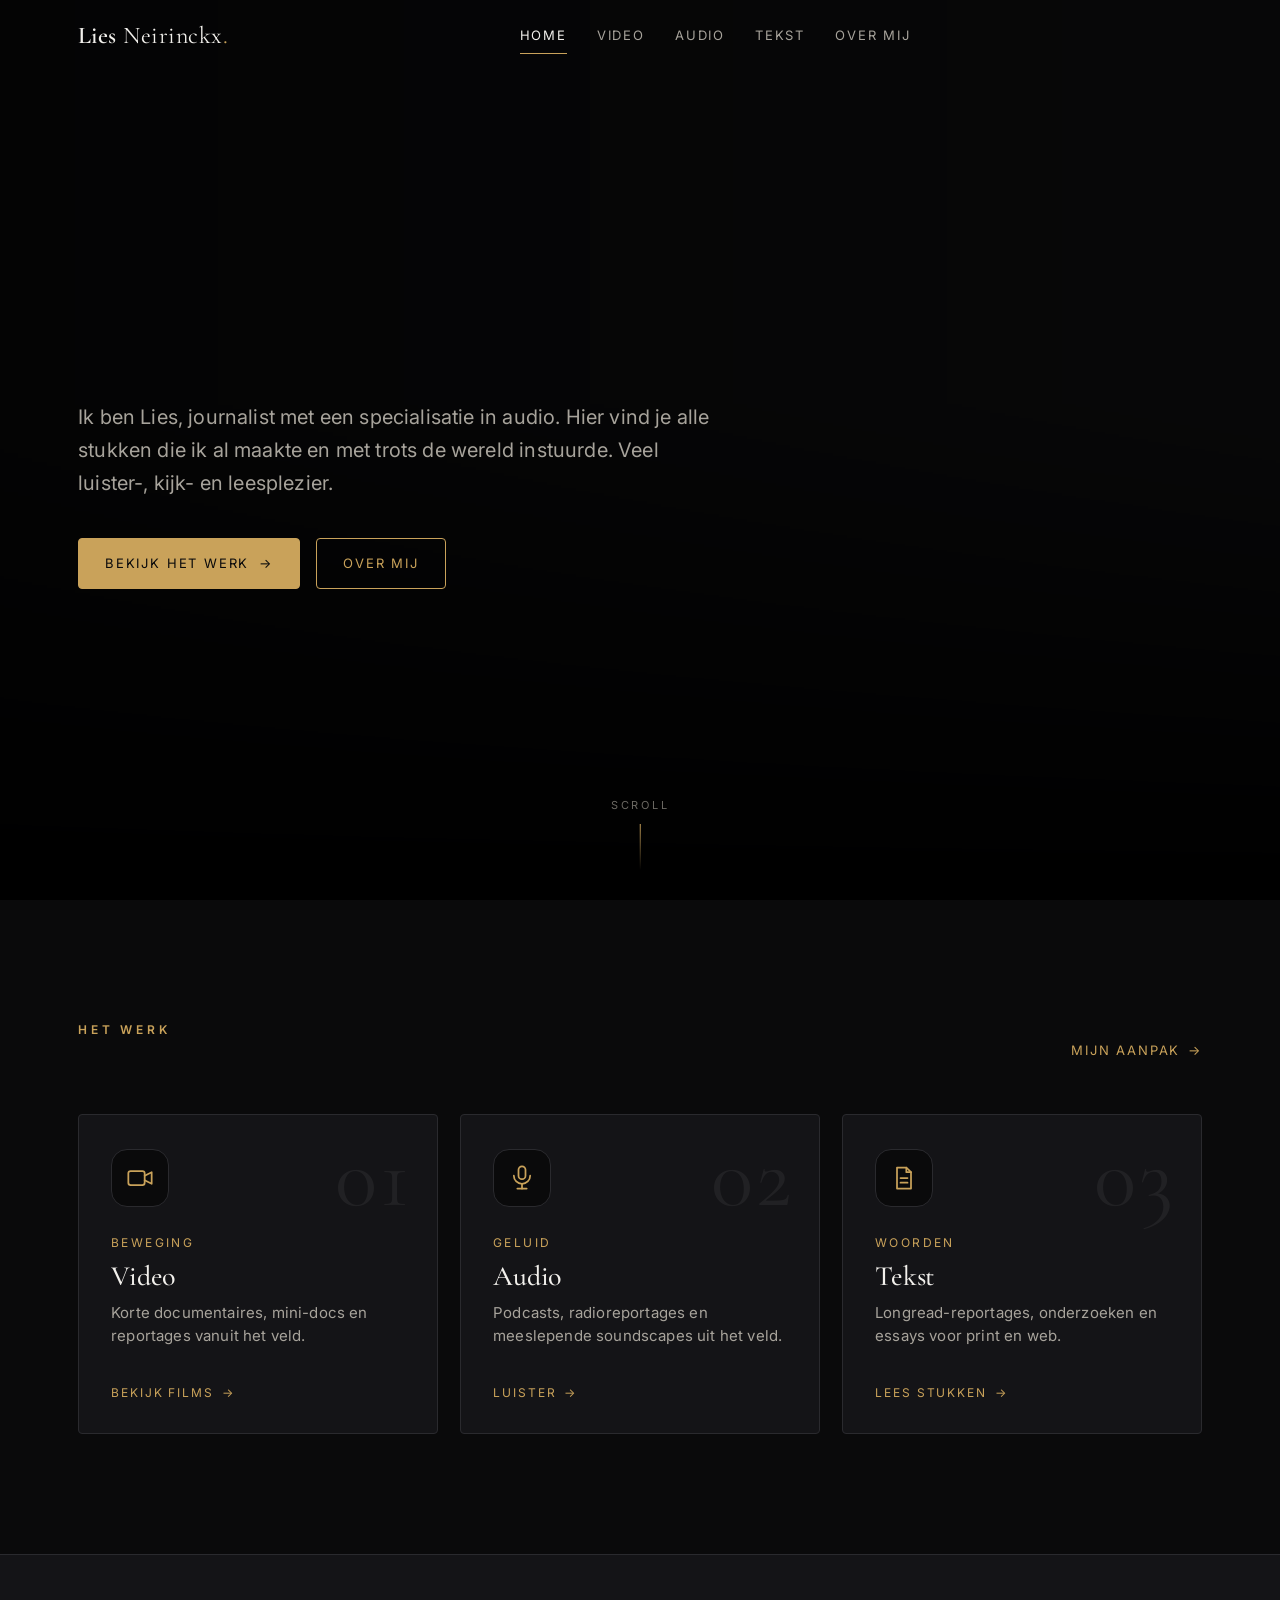
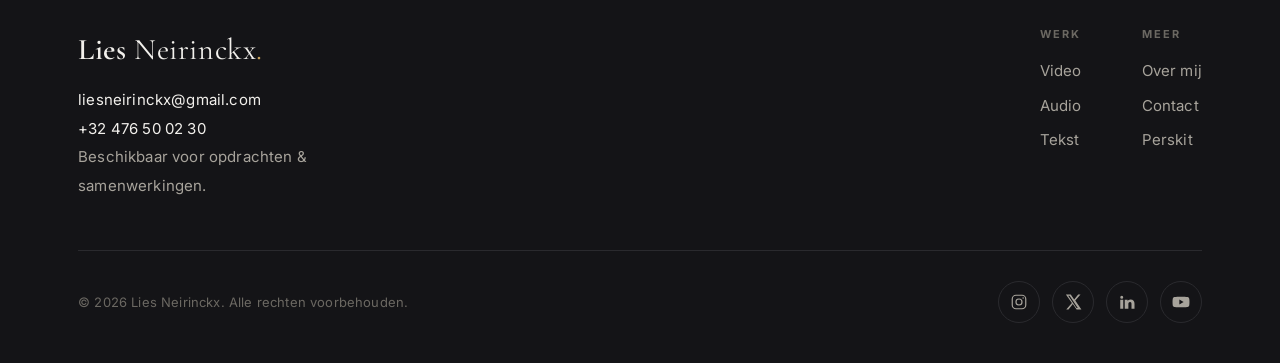
==== commit 474c06f3: "removed titles" ====
--- a/index.html
+++ b/index.html
@@ -33,8 +33,6 @@
     <div class="hero__bg"></div>
     <div class="wrap hero__inner">
       <h1 class="reveal">
-        <span class="line">Verhalen verteld</span>
-        <span class="line">in elk medium.</span>
       </h1>
       <p class="reveal">Ik ben Lies, journalist met een specialisatie in audio. Hier vind je alle stukken die ik al maakte en met trots de wereld instuurde. Veel luister-, kijk- en leesplezier.</p>
       <div class="hero__cta reveal">
@@ -51,7 +49,6 @@
       <div class="section-head reveal">
         <div>
           <p class="eyebrow">Het werk</p>
-          <h2>Drie manieren<br>om een waarheid te vertellen.</h2>
         </div>
         <a href="about.html" class="link">Mijn aanpak <span class="arrow">→</span></a>
       </div>
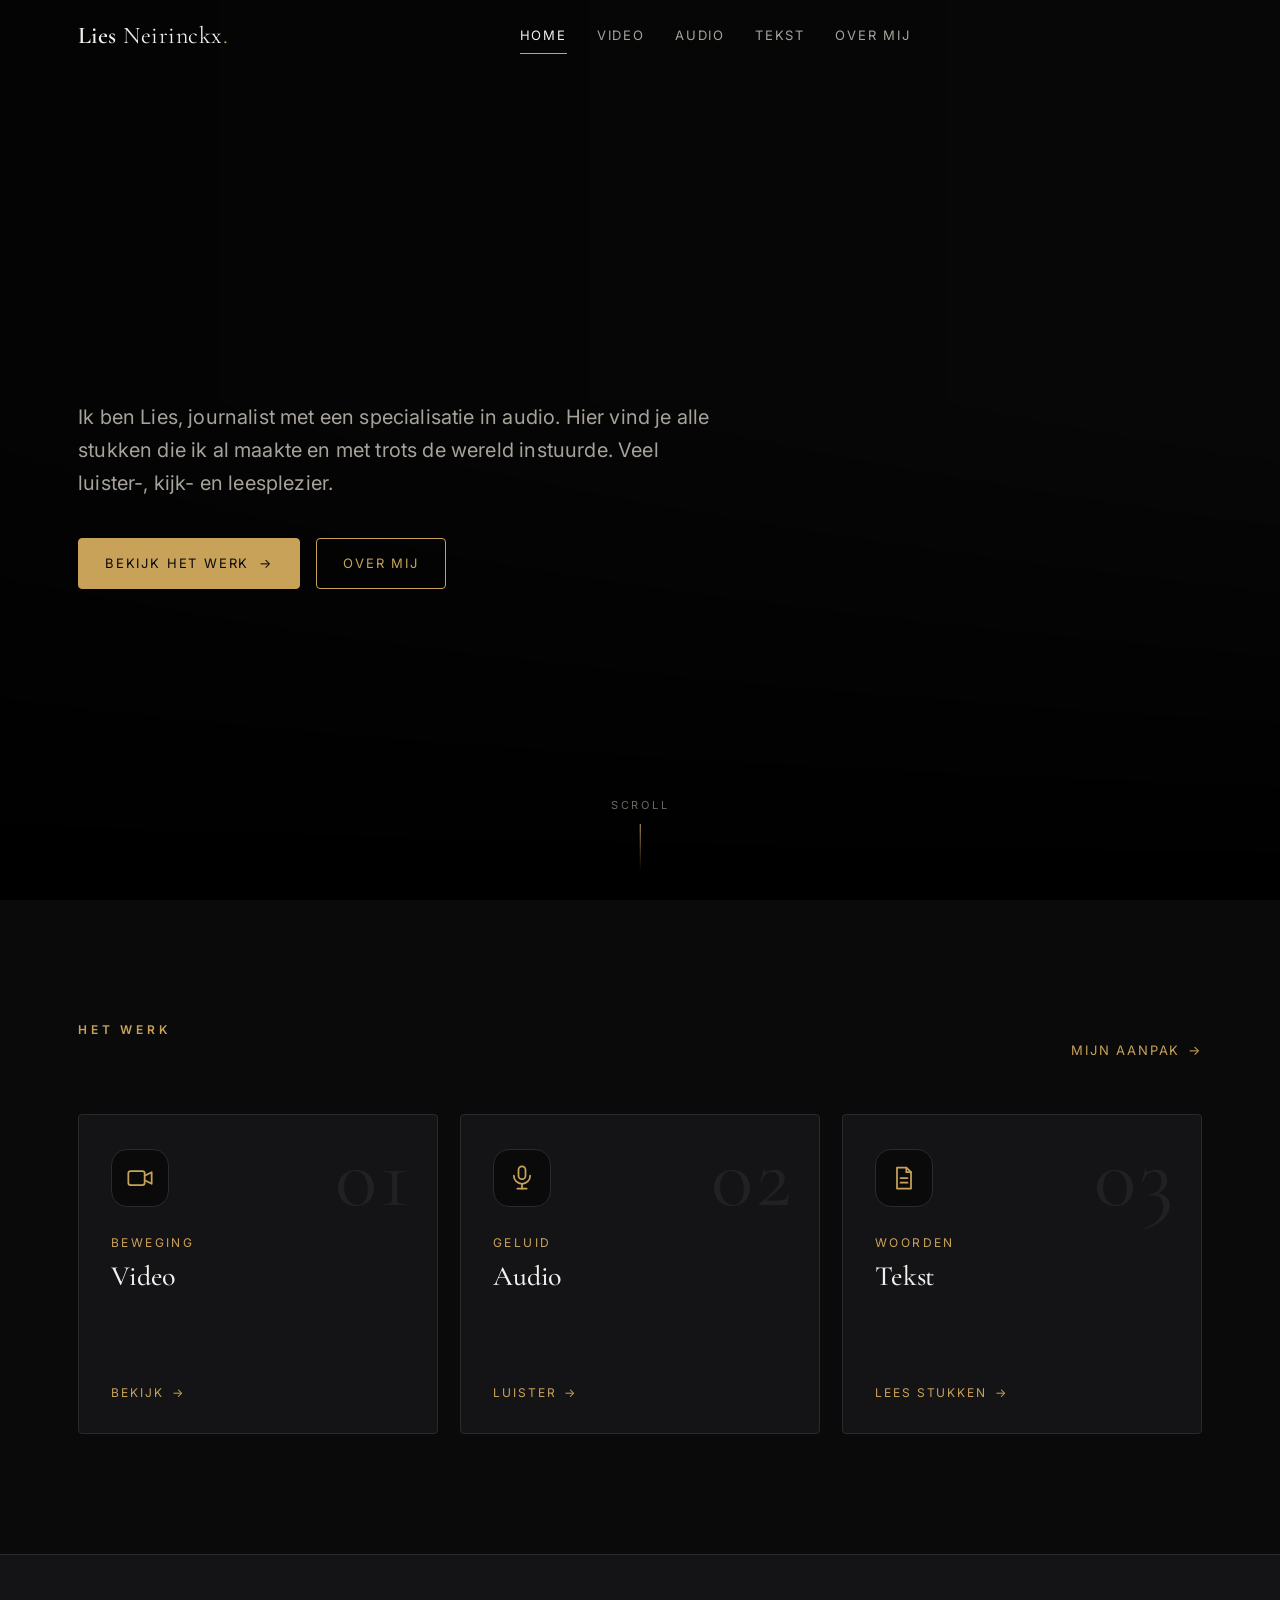
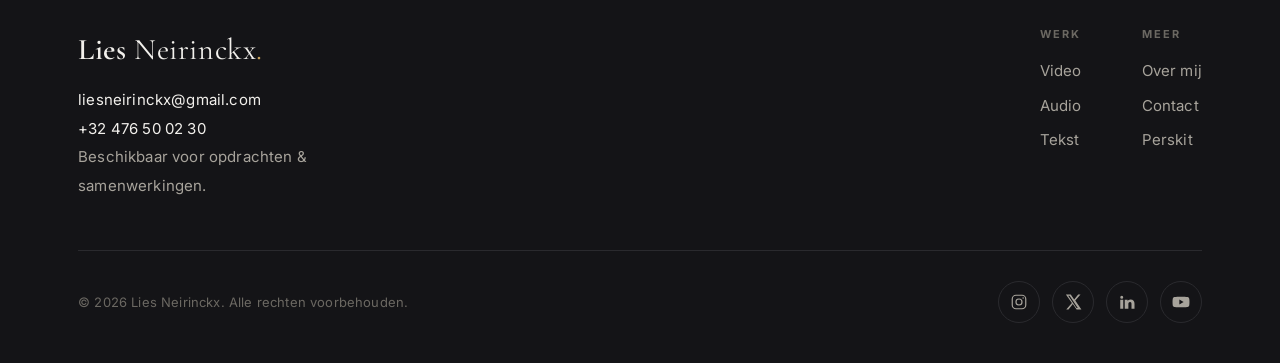
==== commit 2b869de7: "change request" ====
--- a/index.html
+++ b/index.html
@@ -61,8 +61,7 @@
           </span>
           <span class="dcard__num" data-index="01">Beweging</span>
           <h3>Video</h3>
-          <p>Korte documentaires, mini-docs en reportages vanuit het veld.</p>
-          <span class="go">Bekijk films <span class="arrow">→</span></span>
+          <span class="go">Bekijk <span class="arrow">→</span></span>
         </a>
 
         <a class="dcard reveal" href="audio.html">
@@ -71,7 +70,6 @@
           </span>
           <span class="dcard__num" data-index="02">Geluid</span>
           <h3>Audio</h3>
-          <p>Podcasts, radioreportages en meeslepende soundscapes uit het veld.</p>
           <span class="go">Luister <span class="arrow">→</span></span>
         </a>
 
@@ -81,7 +79,6 @@
           </span>
           <span class="dcard__num" data-index="03">Woorden</span>
           <h3>Tekst</h3>
-          <p>Longread-reportages, onderzoeken en essays voor print en web.</p>
           <span class="go">Lees stukken <span class="arrow">→</span></span>
         </a>
       </div>
